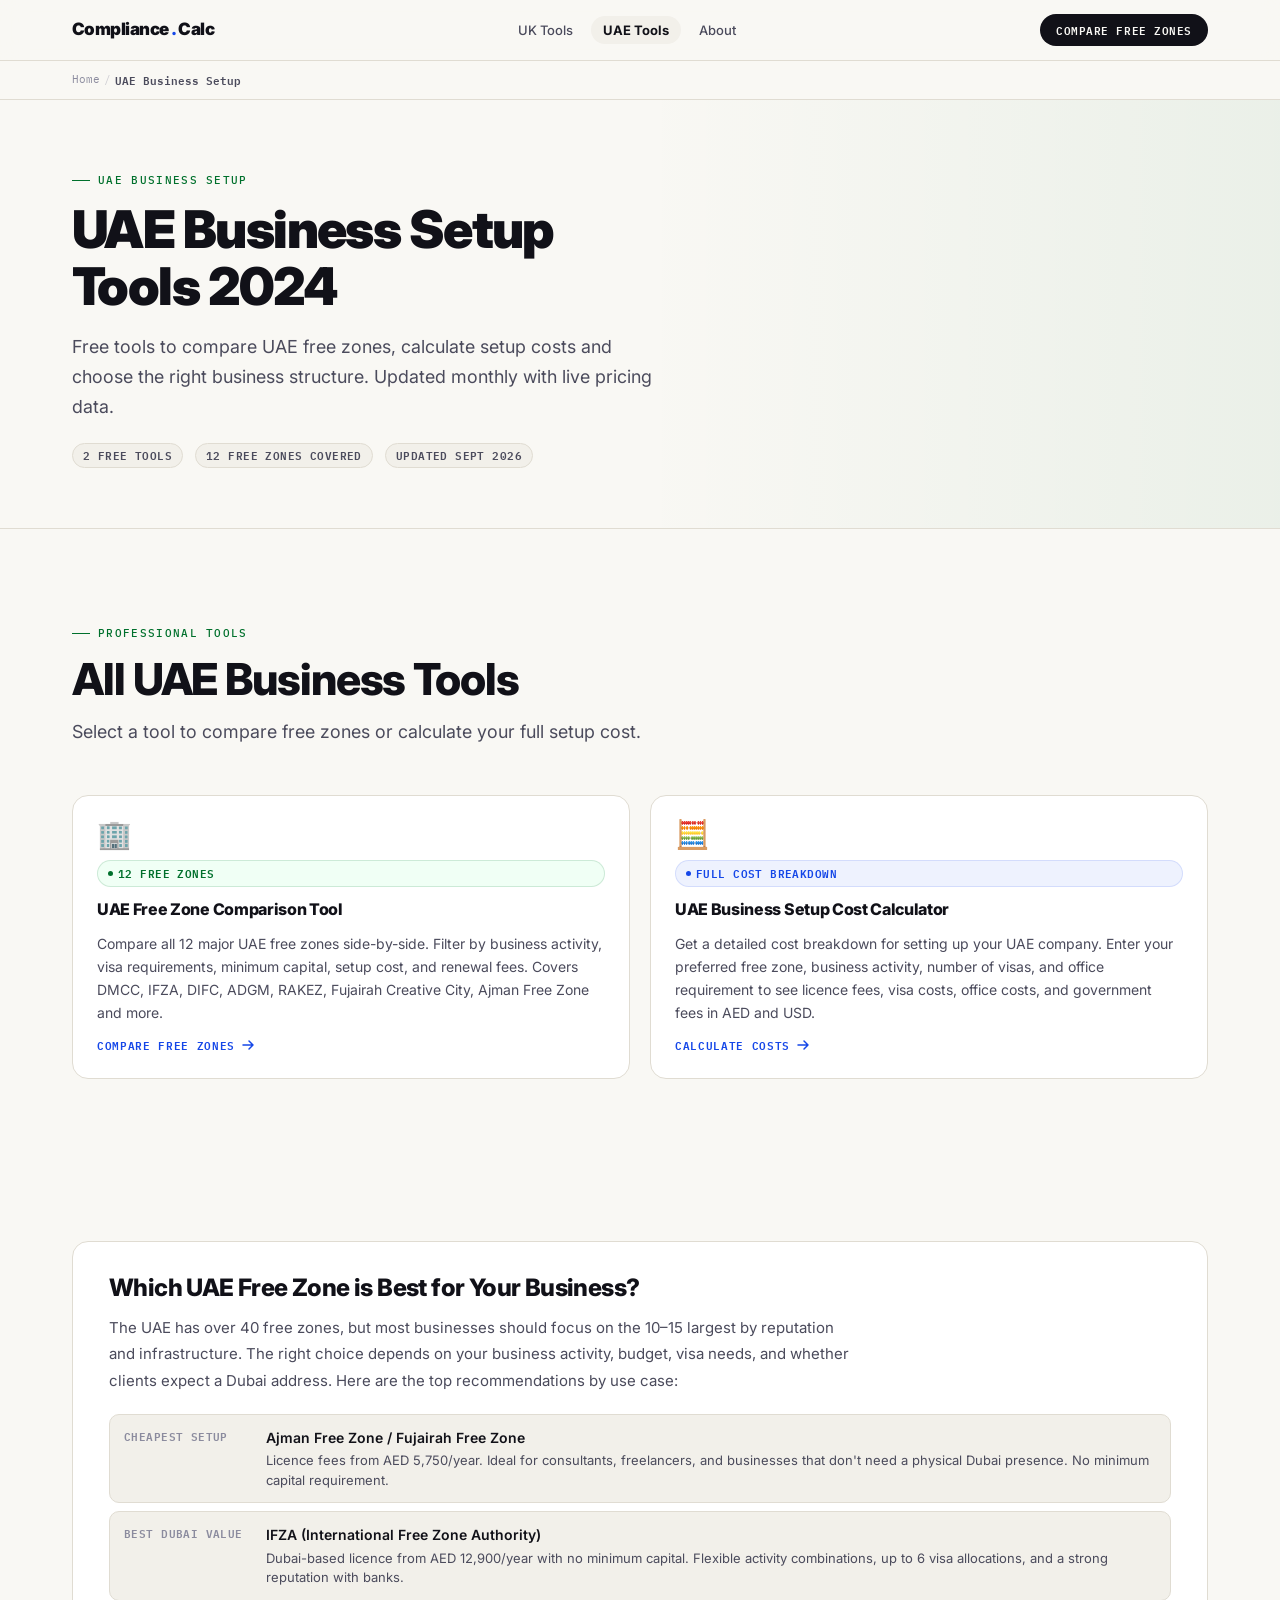
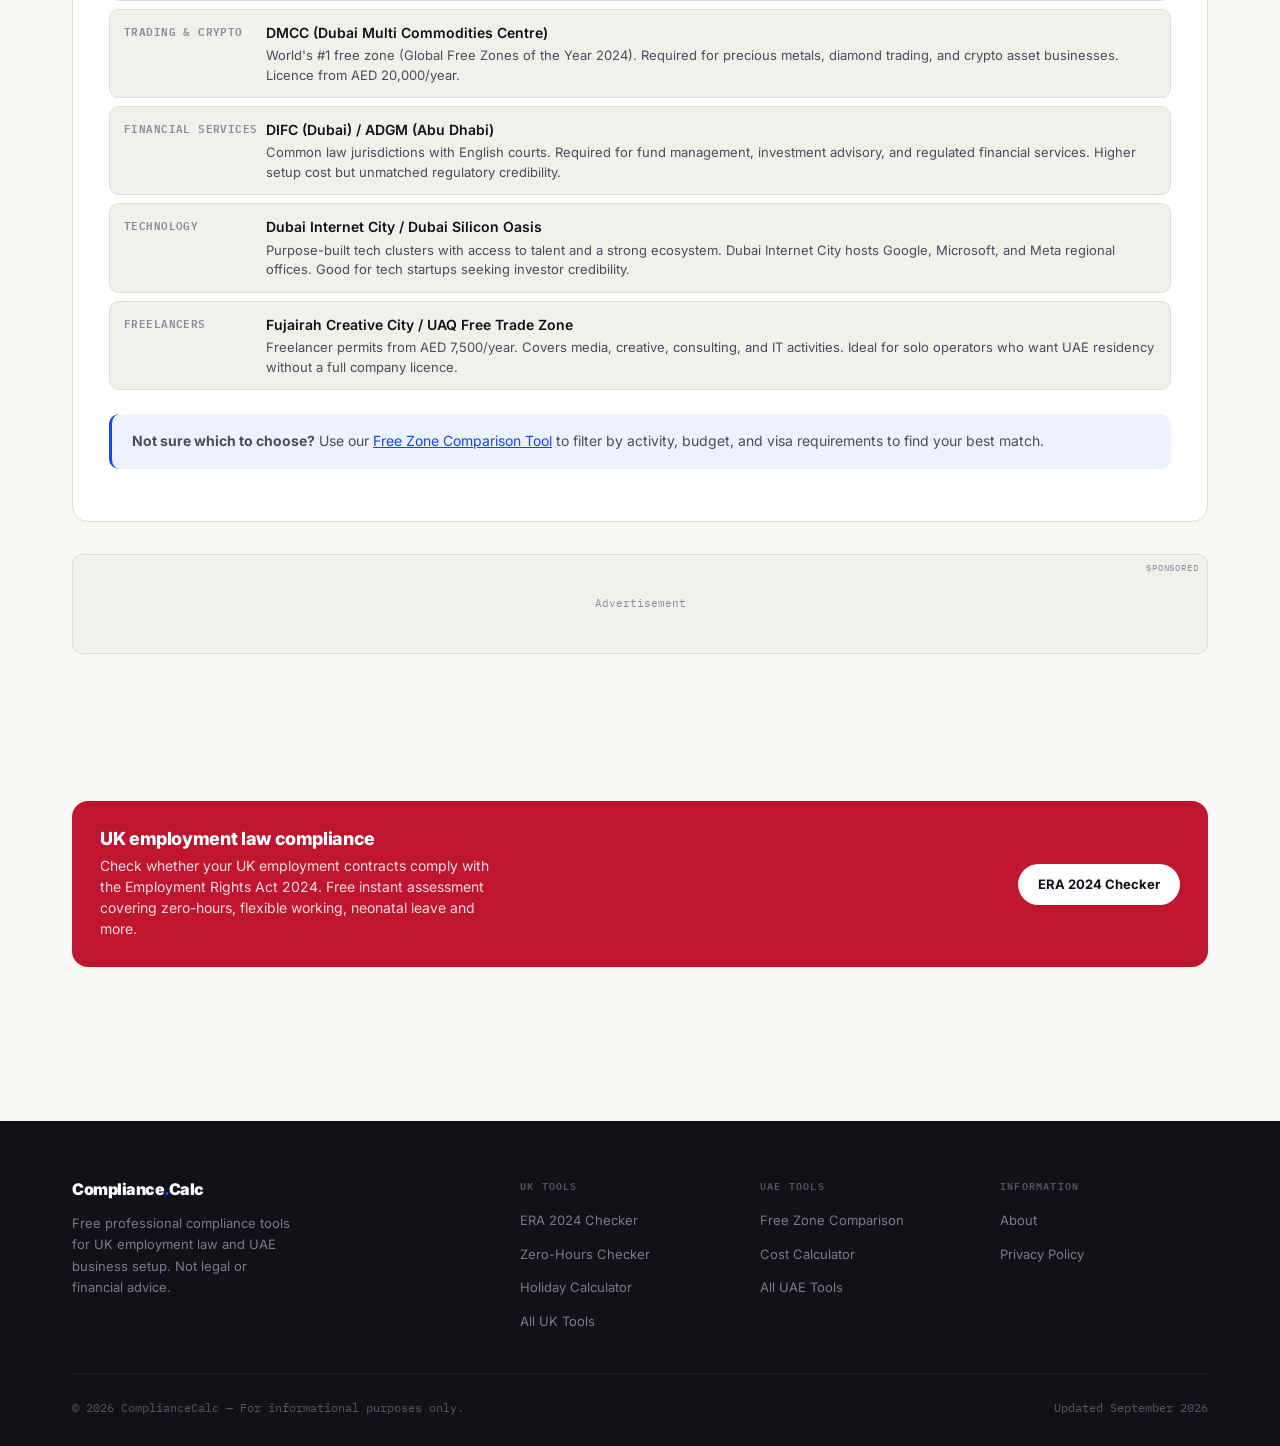
==== uae/index.html @ 2e66e3cf "Initial launch: premium compliance tools site with full design system 15 pages across UK employment " ====
<!DOCTYPE html>
<html lang="en">
<head>
<meta charset="UTF-8">
<meta name="viewport" content="width=device-width,initial-scale=1">
<title>UAE Business Setup Tools 2024 | Free Zone Comparison & Cost Calculator | ComplianceCalc</title>
<meta name="description" content="Free UAE business setup tools. Compare 12 UAE free zones, calculate total setup costs, and choose the right business structure. Updated monthly with live pricing data.">
<link rel="canonical" href="https://YOUR-DOMAIN.com/uae">
<meta name="robots" content="index,follow">
<link rel="preconnect" href="https://fonts.googleapis.com">
<link rel="preconnect" href="https://fonts.gstatic.com" crossorigin>
<link href="https://fonts.googleapis.com/css2?family=Inter:wght@400;500;600;700;800;900&family=IBM+Plex+Mono:wght@400;500;600;700&display=swap" rel="stylesheet">
<link rel="stylesheet" href="/shared/styles.css">
<style>
.hub-hero::after{content:'';position:absolute;top:0;right:0;bottom:0;width:50%;background:linear-gradient(to left,rgba(0,112,44,.06),transparent);pointer-events:none}
.content-box{background:var(--bg-white);border:1px solid var(--border);border-radius:var(--radius-lg);padding:32px 36px;margin-top:8px}
.content-box h2{font-size:clamp(18px,2.2vw,24px);font-weight:800;letter-spacing:-.025em;margin-bottom:14px;color:var(--text)}
.zone-rec{display:flex;flex-direction:column;gap:8px}
.zone-rec-item{display:flex;align-items:flex-start;gap:12px;padding:12px 14px;background:var(--bg-muted);border-radius:var(--radius);border:1px solid var(--border)}
.zone-rec-label{font-family:var(--mono);font-size:10.5px;font-weight:600;letter-spacing:.04em;text-transform:uppercase;color:var(--text-3);white-space:nowrap;min-width:130px;margin-top:1px}
.zone-rec-value{font-size:14px;color:var(--text);font-weight:600}
.zone-rec-detail{font-size:13px;color:var(--text-2);line-height:1.5;margin-top:2px}
</style>
<script type="application/ld+json">
{
  "@context":"https://schema.org",
  "@type":"CollectionPage",
  "name":"UAE Business Setup Tools 2024",
  "description":"Free tools to compare UAE free zones, calculate setup costs and choose the right business structure. Updated monthly with live pricing data.",
  "url":"https://YOUR-DOMAIN.com/uae",
  "inLanguage":"en",
  "hasPart":[
    {
      "@type":"SoftwareApplication",
      "name":"UAE Free Zone Comparison Tool",
      "url":"https://YOUR-DOMAIN.com/uae/free-zone-comparison",
      "applicationCategory":"BusinessApplication",
      "offers":{"@type":"Offer","price":"0","priceCurrency":"AED"}
    },
    {
      "@type":"SoftwareApplication",
      "name":"UAE Business Setup Cost Calculator",
      "url":"https://YOUR-DOMAIN.com/uae/business-setup-cost-calculator",
      "applicationCategory":"BusinessApplication",
      "offers":{"@type":"Offer","price":"0","priceCurrency":"AED"}
    }
  ]
}
</script>
</head>
<body>
<a href="#main" class="skip-link">Skip to main content</a>

<nav class="site-nav" role="navigation" aria-label="Main">
  <div class="container nav-inner">
    <a href="/" class="nav-logo">Compliance<span class="dot">.</span>Calc</a>
    <ul class="nav-links" id="nav-menu">
      <li><a href="/uk" class="nav-link">UK Tools</a></li>
      <li><a href="/uae" class="nav-link active">UAE Tools</a></li>
      <li><a href="/about" class="nav-link">About</a></li>
    </ul>
    <a href="/uae/free-zone-comparison" class="nav-cta">Compare Free Zones</a>
    <button class="nav-mobile-toggle" id="nav-toggle" aria-label="Open menu" aria-expanded="false"><svg width="20" height="20" viewBox="0 0 20 20" fill="none"><rect y="4" width="20" height="2" rx="1" fill="currentColor"/><rect y="9" width="20" height="2" rx="1" fill="currentColor"/><rect y="14" width="20" height="2" rx="1" fill="currentColor"/></svg></button>
  </div>
</nav>

<div class="breadcrumb-bar" aria-label="Breadcrumb">
  <div class="container">
    <ol class="breadcrumb-list">
      <li><a href="/">Home</a></li>
      <li class="sep">/</li>
      <li>UAE Business Setup</li>
    </ol>
  </div>
</div>

<main id="main">

  <div class="hub-hero">
    <div class="container hub-hero-content">
      <div class="t-eye uae" data-enter data-enter-delay="0">UAE Business Setup</div>
      <h1 data-enter data-enter-delay="1">UAE Business Setup<br>Tools 2024</h1>
      <p class="lead" data-enter data-enter-delay="2">Free tools to compare UAE free zones, calculate setup costs and choose the right business structure. Updated monthly with live pricing data.</p>
      <div class="flex flex-wrap gap-12 mt-20" data-enter data-enter-delay="3">
        <span class="pill">2 free tools</span>
        <span class="pill">12 free zones covered</span>
        <span class="pill">Updated Sept 2026</span>
      </div>
    </div>
  </div>

  <section class="section" aria-labelledby="tools-heading">
    <div class="container">
      <div class="section-header" data-enter>
        <div class="t-eye uae mb-12">Professional tools</div>
        <h2 id="tools-heading" class="display-sm">All UAE Business Tools</h2>
        <p class="lead mt-12">Select a tool to compare free zones or calculate your full setup cost.</p>
      </div>

      <div class="section-grid section-grid-2">

        <a href="/uae/free-zone-comparison" class="tool-card" data-enter data-enter-delay="1">
          <div class="tc-icon">🏢</div>
          <span class="badge badge-uae"><span class="dot"></span>12 free zones</span>
          <div class="tc-title">UAE Free Zone Comparison Tool</div>
          <p class="tc-desc">Compare all 12 major UAE free zones side-by-side. Filter by business activity, visa requirements, minimum capital, setup cost, and renewal fees. Covers DMCC, IFZA, DIFC, ADGM, RAKEZ, Fujairah Creative City, Ajman Free Zone and more.</p>
          <div class="tc-link">Compare free zones <svg width="14" height="14" viewBox="0 0 14 14" fill="none"><path d="M2 7h10M8 3l4 4-4 4" stroke="currentColor" stroke-width="1.5" stroke-linecap="round" stroke-linejoin="round"/></svg></div>
        </a>

        <a href="/uae/business-setup-cost-calculator" class="tool-card" data-enter data-enter-delay="2">
          <div class="tc-icon">🧮</div>
          <span class="badge badge-blue"><span class="dot"></span>Full cost breakdown</span>
          <div class="tc-title">UAE Business Setup Cost Calculator</div>
          <p class="tc-desc">Get a detailed cost breakdown for setting up your UAE company. Enter your preferred free zone, business activity, number of visas, and office requirement to see licence fees, visa costs, office costs, and government fees in AED and USD.</p>
          <div class="tc-link">Calculate costs <svg width="14" height="14" viewBox="0 0 14 14" fill="none"><path d="M2 7h10M8 3l4 4-4 4" stroke="currentColor" stroke-width="1.5" stroke-linecap="round" stroke-linejoin="round"/></svg></div>
        </a>

      </div>
    </div>
  </section>

  <section class="section-sm" aria-labelledby="freezone-guide-heading">
    <div class="container">
      <div class="content-box" data-enter>
        <h2 id="freezone-guide-heading">Which UAE Free Zone is Best for Your Business?</h2>
        <div class="prose mb-20">
          <p>The UAE has over 40 free zones, but most businesses should focus on the 10–15 largest by reputation and infrastructure. The right choice depends on your business activity, budget, visa needs, and whether clients expect a Dubai address. Here are the top recommendations by use case:</p>
        </div>
        <div class="zone-rec">
          <div class="zone-rec-item">
            <div class="zone-rec-label">Cheapest setup</div>
            <div>
              <div class="zone-rec-value">Ajman Free Zone / Fujairah Free Zone</div>
              <div class="zone-rec-detail">Licence fees from AED 5,750/year. Ideal for consultants, freelancers, and businesses that don't need a physical Dubai presence. No minimum capital requirement.</div>
            </div>
          </div>
          <div class="zone-rec-item">
            <div class="zone-rec-label">Best Dubai value</div>
            <div>
              <div class="zone-rec-value">IFZA (International Free Zone Authority)</div>
              <div class="zone-rec-detail">Dubai-based licence from AED 12,900/year with no minimum capital. Flexible activity combinations, up to 6 visa allocations, and a strong reputation with banks.</div>
            </div>
          </div>
          <div class="zone-rec-item">
            <div class="zone-rec-label">Trading &amp; crypto</div>
            <div>
              <div class="zone-rec-value">DMCC (Dubai Multi Commodities Centre)</div>
              <div class="zone-rec-detail">World's #1 free zone (Global Free Zones of the Year 2024). Required for precious metals, diamond trading, and crypto asset businesses. Licence from AED 20,000/year.</div>
            </div>
          </div>
          <div class="zone-rec-item">
            <div class="zone-rec-label">Financial services</div>
            <div>
              <div class="zone-rec-value">DIFC (Dubai) / ADGM (Abu Dhabi)</div>
              <div class="zone-rec-detail">Common law jurisdictions with English courts. Required for fund management, investment advisory, and regulated financial services. Higher setup cost but unmatched regulatory credibility.</div>
            </div>
          </div>
          <div class="zone-rec-item">
            <div class="zone-rec-label">Technology</div>
            <div>
              <div class="zone-rec-value">Dubai Internet City / Dubai Silicon Oasis</div>
              <div class="zone-rec-detail">Purpose-built tech clusters with access to talent and a strong ecosystem. Dubai Internet City hosts Google, Microsoft, and Meta regional offices. Good for tech startups seeking investor credibility.</div>
            </div>
          </div>
          <div class="zone-rec-item">
            <div class="zone-rec-label">Freelancers</div>
            <div>
              <div class="zone-rec-value">Fujairah Creative City / UAQ Free Trade Zone</div>
              <div class="zone-rec-detail">Freelancer permits from AED 7,500/year. Covers media, creative, consulting, and IT activities. Ideal for solo operators who want UAE residency without a full company licence.</div>
            </div>
          </div>
        </div>
        <div class="alert alert-info mt-24">
          <strong>Not sure which to choose?</strong> Use our <a href="/uae/free-zone-comparison" style="color:var(--accent);text-decoration:underline">Free Zone Comparison Tool</a> to filter by activity, budget, and visa requirements to find your best match.
        </div>
      </div>

      <div class="ad-zone ad-zone--in-content" aria-label="Advertisement">
        <div class="ad-zone-placeholder">Advertisement</div>
      </div>
    </div>
  </section>

  <section class="section-sm">
    <div class="container" data-enter>
      <div class="cross-strip uae-to-uk">
        <div>
          <h3>UK employment law compliance</h3>
          <p>Check whether your UK employment contracts comply with the Employment Rights Act 2024. Free instant assessment covering zero-hours, flexible working, neonatal leave and more.</p>
        </div>
        <a href="/uk/era-2024-contract-checker" class="btn btn-white">ERA 2024 Checker</a>
      </div>
    </div>
  </section>

</main>

<footer class="site-footer"><div class="container">
  <div class="footer-grid">
    <div><div class="footer-logo">Compliance<span class="dot">.</span>Calc</div><p class="footer-tagline">Free professional compliance tools for UK employment law and UAE business setup. Not legal or financial advice.</p></div>
    <div><div class="footer-col-title">UK Tools</div><ul class="footer-links"><li><a href="/uk/era-2024-contract-checker">ERA 2024 Checker</a></li><li><a href="/uk/zero-hours-rights-checker">Zero-Hours Checker</a></li><li><a href="/uk/holiday-entitlement-calculator">Holiday Calculator</a></li><li><a href="/uk">All UK Tools</a></li></ul></div>
    <div><div class="footer-col-title">UAE Tools</div><ul class="footer-links"><li><a href="/uae/free-zone-comparison">Free Zone Comparison</a></li><li><a href="/uae/business-setup-cost-calculator">Cost Calculator</a></li><li><a href="/uae">All UAE Tools</a></li></ul></div>
    <div><div class="footer-col-title">Information</div><ul class="footer-links"><li><a href="/about">About</a></li><li><a href="/privacy">Privacy Policy</a></li></ul></div>
  </div>
  <div class="footer-bottom"><span class="footer-note">&copy; 2026 ComplianceCalc &mdash; For informational purposes only.</span><span class="footer-note">Updated September 2026</span></div>
</div></footer>

<script src="/shared/scripts.js" defer></script>
</body>
</html>
---- shared/styles.css ----
/* ═══════════════════════════════════════════════════════════════
   ComplianceCalc — Design System
   Concept: PRECISION INSTRUMENT
   Font stack: IBM Plex Mono (labels/data) + Inter (prose/UI)
   ═══════════════════════════════════════════════════════════════ */

/* 1 ─ TOKENS */
:root {
  --bg:          #f9f8f4;
  --bg-white:    #ffffff;
  --bg-muted:    #f2f0ea;
  --bg-ink:      #111118;
  --border:      #e0dcd2;
  --border-dark: #c8c3b8;
  --text:        #111118;
  --text-2:      #4b4b5c;
  --text-3:      #8b8b9e;
  --accent:      #1547e8;
  --accent-dim:  rgba(21,71,232,.07);
  --accent-dark: #0d38c9;
  --uk:          #c0152f;
  --uae:         #00702c;
  --pass:        #059669;
  --pass-bg:     #f0fdf6;
  --warn:        #d97706;
  --warn-bg:     #fffbeb;
  --fail:        #dc2626;
  --fail-bg:     #fef2f2;
  --radius:      10px;
  --radius-lg:   16px;
  --radius-pill: 999px;
  --shadow-sm:   0 1px 3px rgba(17,17,24,.06), 0 1px 2px rgba(17,17,24,.04);
  --shadow:      0 4px 16px rgba(17,17,24,.08), 0 1px 4px rgba(17,17,24,.04);
  --shadow-lg:   0 16px 48px rgba(17,17,24,.12), 0 4px 12px rgba(17,17,24,.06);
  --font:        'Inter', system-ui, -apple-system, sans-serif;
  --mono:        'IBM Plex Mono', 'Fira Code', 'Courier New', monospace;
  --max-w:       1200px;
  --gutter:      clamp(16px, 4vw, 32px);
  --section-gap: clamp(48px, 8vw, 96px);
}

/* 2 ─ RESET */
*,*::before,*::after{box-sizing:border-box;margin:0;padding:0}
html{font-size:16px;-webkit-text-size-adjust:100%;scroll-behavior:smooth;text-rendering:optimizeLegibility;-webkit-font-smoothing:antialiased}
body{font-family:var(--font);color:var(--text);background:var(--bg);line-height:1.6;min-height:100vh;overflow-x:hidden}
img,video{max-width:100%;display:block}
a{color:inherit;text-decoration:none}
button{font-family:inherit;cursor:pointer;border:none;background:none}
ul,ol{list-style:none}
input,select,textarea{font-family:inherit}

/* 3 ─ LAYOUT */
.container{max-width:var(--max-w);margin:0 auto;padding:0 var(--gutter)}
.page-grid{
  display:grid;
  grid-template-columns:1fr 300px;
  gap:40px;
  align-items:start;
}
@media(max-width:900px){.page-grid{grid-template-columns:1fr}.sidebar{display:none}}

/* 4 ─ TYPOGRAPHY */
.t-eye{
  font-family:var(--mono);
  font-size:11px;
  font-weight:500;
  letter-spacing:.12em;
  text-transform:uppercase;
  color:var(--text-3);
  display:flex;
  align-items:center;
  gap:8px;
}
.t-eye::before{content:'';width:18px;height:1px;background:currentColor}
.t-eye.uk::before{background:var(--uk)}
.t-eye.uk{color:var(--uk)}
.t-eye.uae::before{background:var(--uae)}
.t-eye.uae{color:var(--uae)}

h1,h2,h3,h4{font-weight:800;letter-spacing:-.02em;line-height:1.15}
.display{font-size:clamp(32px,5vw,64px);letter-spacing:-.03em;line-height:1.1;font-weight:900}
.display-sm{font-size:clamp(24px,3.5vw,44px);letter-spacing:-.025em;line-height:1.15;font-weight:800}
.lead{font-size:clamp(16px,1.4vw,20px);color:var(--text-2);line-height:1.7;max-width:600px}

/* Data numbers */
.data-num{
  font-family:var(--mono);
  font-size:clamp(40px,7vw,96px);
  font-weight:700;
  letter-spacing:-.04em;
  line-height:1;
  color:var(--text);
}
.data-label{
  font-family:var(--mono);
  font-size:12px;
  letter-spacing:.08em;
  text-transform:uppercase;
  color:var(--text-3);
  margin-top:4px;
}

/* 5 ─ NAVIGATION */
.site-nav{
  position:sticky;
  top:0;
  z-index:200;
  background:rgba(249,248,244,.92);
  backdrop-filter:blur(12px);
  -webkit-backdrop-filter:blur(12px);
  border-bottom:1px solid var(--border);
}
.nav-inner{
  display:flex;
  align-items:center;
  justify-content:space-between;
  height:60px;
  gap:24px;
}
.nav-logo{
  font-weight:900;
  font-size:17px;
  letter-spacing:-.03em;
  color:var(--text);
  white-space:nowrap;
  display:flex;
  align-items:center;
  gap:2px;
}
.nav-logo .dot{color:var(--accent)}
.nav-links{display:flex;align-items:center;gap:6px}
.nav-link{
  font-size:13px;
  font-weight:500;
  color:var(--text-2);
  padding:6px 12px;
  border-radius:var(--radius-pill);
  transition:color .15s,background .15s;
}
.nav-link:hover,.nav-link.active{color:var(--text);background:var(--bg-muted)}
.nav-link.active{font-weight:700;color:var(--text)}
.nav-cta{
  font-family:var(--mono);
  font-size:11px;
  font-weight:600;
  letter-spacing:.05em;
  text-transform:uppercase;
  padding:7px 16px;
  background:var(--text);
  color:var(--bg);
  border-radius:var(--radius-pill);
  transition:background .15s,transform .1s;
  white-space:nowrap;
}
.nav-cta:hover{background:var(--accent);transform:translateY(-1px)}
.nav-mobile-toggle{display:none;padding:8px;color:var(--text)}
@media(max-width:680px){
  .nav-links,.nav-cta{display:none}
  .nav-mobile-toggle{display:flex;align-items:center;justify-content:center}
}

/* 6 ─ BREADCRUMB */
.breadcrumb-bar{
  padding:10px 0;
  border-bottom:1px solid var(--border);
  background:var(--bg);
}
.breadcrumb-list{
  display:flex;
  align-items:center;
  gap:4px;
  font-family:var(--mono);
  font-size:11px;
  color:var(--text-3);
}
.breadcrumb-list a{color:var(--text-3);transition:color .15s}
.breadcrumb-list a:hover{color:var(--accent)}
.breadcrumb-list .sep{opacity:.4}
.breadcrumb-list li:last-child{color:var(--text-2);font-weight:600}

/* 7 ─ SKIP LINK */
.skip-link{position:absolute;left:-9999px;top:4px;z-index:9999;padding:8px 16px;background:var(--accent);color:#fff;font-size:13px;border-radius:4px}
.skip-link:focus{left:4px}

/* 8 ─ BADGES */
.badge{
  display:inline-flex;
  align-items:center;
  gap:5px;
  font-family:var(--mono);
  font-size:10.5px;
  font-weight:600;
  letter-spacing:.04em;
  text-transform:uppercase;
  padding:4px 10px;
  border-radius:var(--radius-pill);
  border:1px solid transparent;
}
.badge-pass{background:var(--pass-bg);color:var(--pass);border-color:rgba(5,150,105,.15)}
.badge-warn{background:var(--warn-bg);color:var(--warn);border-color:rgba(217,119,6,.15)}
.badge-fail{background:var(--fail-bg);color:var(--fail);border-color:rgba(220,38,38,.15)}
.badge-uk{background:#fff0f1;color:var(--uk);border-color:rgba(192,21,47,.15)}
.badge-uae{background:#f0fff5;color:var(--uae);border-color:rgba(0,112,44,.15)}
.badge-blue{background:var(--accent-dim);color:var(--accent);border-color:rgba(21,71,232,.12)}
.badge-neutral{background:var(--bg-muted);color:var(--text-2);border-color:var(--border)}
.badge .dot{width:5px;height:5px;border-radius:50%;background:currentColor;flex-shrink:0}

/* 9 ─ BUTTONS */
.btn{
  display:inline-flex;
  align-items:center;
  justify-content:center;
  gap:8px;
  font-size:14px;
  font-weight:600;
  padding:11px 22px;
  border-radius:var(--radius);
  transition:all .15s;
  cursor:pointer;
  white-space:nowrap;
}
.btn-primary{background:var(--text);color:var(--bg)}
.btn-primary:hover{background:var(--accent);transform:translateY(-1px)}
.btn-outline{background:transparent;color:var(--text);border:1.5px solid var(--border-dark)}
.btn-outline:hover{border-color:var(--text);background:var(--bg-muted)}
.btn-accent{background:var(--accent);color:#fff}
.btn-accent:hover{background:var(--accent-dark);transform:translateY(-1px)}
.btn-sm{font-size:13px;padding:8px 16px}
.btn-icon{padding:10px;border-radius:var(--radius);background:var(--bg-muted);color:var(--text-2);transition:all .15s}
.btn-icon:hover{background:var(--border);color:var(--text)}
.btn:disabled{opacity:.4;cursor:not-allowed;transform:none!important}

/* 10 ─ FORM ELEMENTS */
.field-group{margin-bottom:20px}
.field-label{
  display:block;
  font-weight:600;
  font-size:14px;
  color:var(--text);
  margin-bottom:6px;
}
.field-hint{font-size:12px;color:var(--text-3);margin-bottom:6px;font-family:var(--mono)}
.field-input{
  width:100%;
  padding:11px 14px;
  border:1.5px solid var(--border);
  border-radius:var(--radius);
  background:var(--bg-white);
  color:var(--text);
  font-size:15px;
  font-family:var(--font);
  transition:border-color .15s,box-shadow .15s;
}
.field-input:focus{outline:none;border-color:var(--accent);box-shadow:0 0 0 3px var(--accent-dim)}
.field-input.mono{font-family:var(--mono)}
select.field-input{appearance:none;background-image:url("data:image/svg+xml,%3Csvg xmlns='http://www.w3.org/2000/svg' width='12' height='8' viewBox='0 0 12 8'%3E%3Cpath d='M1 1l5 5 5-5' stroke='%238b8b9e' stroke-width='1.5' fill='none' stroke-linecap='round'/%3E%3C/svg%3E");background-repeat:no-repeat;background-position:right 14px center;padding-right:36px}

/* Radio options */
.radio-group{display:flex;flex-direction:column;gap:8px}
.radio-opt{
  display:flex;
  align-items:flex-start;
  gap:12px;
  padding:14px 16px;
  border:1.5px solid var(--border);
  border-radius:var(--radius);
  background:var(--bg-white);
  cursor:pointer;
  transition:border-color .15s,background .15s,box-shadow .15s;
  position:relative;
}
.radio-opt:hover{border-color:var(--border-dark);background:var(--bg-muted)}
.radio-opt.selected{border-color:var(--accent);background:var(--accent-dim);box-shadow:0 0 0 1px var(--accent)}
.radio-opt input[type=radio]{
  width:18px;height:18px;border-radius:50%;
  border:2px solid var(--border-dark);
  appearance:none;flex-shrink:0;margin-top:1px;
  transition:border-color .15s,background .15s;
  cursor:pointer;
}
.radio-opt.selected input[type=radio]{border-color:var(--accent);background:var(--accent);background-image:url("data:image/svg+xml,%3Csvg xmlns='http://www.w3.org/2000/svg' width='8' height='8' viewBox='0 0 8 8'%3E%3Ccircle cx='4' cy='4' r='2.5' fill='white'/%3E%3C/svg%3E");background-repeat:no-repeat;background-position:center}
.radio-text{flex:1;min-width:0}
.radio-main{font-size:14px;font-weight:600;color:var(--text);line-height:1.4}
.radio-sub{font-size:12px;color:var(--text-3);margin-top:2px;font-family:var(--mono)}

/* 11 ─ TOOL WIDGET CARD */
.tool-widget{
  background:var(--bg-white);
  border:1px solid var(--border);
  border-radius:var(--radius-lg);
  overflow:hidden;
  box-shadow:var(--shadow);
}
.tool-widget-header{
  padding:20px 24px 16px;
  border-bottom:1px solid var(--border);
  background:var(--bg);
  display:flex;
  align-items:center;
  justify-content:space-between;
  gap:12px;
}
.tool-widget-title{font-size:15px;font-weight:700;letter-spacing:-.01em}
.tool-widget-body{padding:24px}
.tool-widget-footer{
  padding:16px 24px;
  border-top:1px solid var(--border);
  background:var(--bg);
  display:flex;
  align-items:center;
  justify-content:space-between;
  gap:12px;
}

/* Step indicator */
.step-bar{
  display:flex;
  align-items:center;
  gap:0;
  overflow-x:auto;
  scrollbar-width:none;
  padding:0 24px;
  padding-top:16px;
  padding-bottom:16px;
  border-bottom:1px solid var(--border);
  background:var(--bg);
}
.step-bar::-webkit-scrollbar{display:none}
.step-item{
  display:flex;
  align-items:center;
  gap:6px;
  white-space:nowrap;
  padding:5px 8px;
  border-radius:var(--radius);
  font-size:12px;
  font-weight:600;
  color:var(--text-3);
  transition:all .2s;
}
.step-num{
  width:22px;height:22px;
  border-radius:50%;
  background:var(--bg-muted);
  border:1.5px solid var(--border);
  display:flex;align-items:center;justify-content:center;
  font-family:var(--mono);
  font-size:10px;
  font-weight:700;
  flex-shrink:0;
  transition:all .2s;
}
.step-item.active .step-num{background:var(--accent);border-color:var(--accent);color:#fff}
.step-item.active{color:var(--text)}
.step-item.done .step-num{background:var(--pass);border-color:var(--pass);color:#fff}
.step-item.done{color:var(--pass)}
.step-sep{width:24px;height:1px;background:var(--border);flex-shrink:0}
.step-item.done + .step-sep{background:var(--pass)}

/* Panel */
.panel{display:none}
.panel.active{display:block}
.panel-section-title{
  font-size:18px;
  font-weight:800;
  letter-spacing:-.02em;
  margin-bottom:6px;
}
.panel-section-intro{
  font-size:14px;
  color:var(--text-2);
  margin-bottom:20px;
  line-height:1.65;
}
.panel-question{
  font-size:14px;
  font-weight:700;
  color:var(--text);
  margin-bottom:12px;
  line-height:1.5;
}

/* Results */
.result-panel{display:none}
.result-panel.visible{display:block}
.score-ring-wrap{display:flex;align-items:center;gap:24px;margin-bottom:28px;padding:24px;background:var(--bg);border-radius:var(--radius-lg);border:1px solid var(--border)}
.score-ring-svg circle{transition:stroke-dashoffset 1.2s cubic-bezier(.22,1,.36,1)}
.score-num{font-family:var(--mono);font-size:clamp(36px,6vw,56px);font-weight:700;letter-spacing:-.04em;line-height:1}
.score-label{font-family:var(--mono);font-size:12px;text-transform:uppercase;letter-spacing:.1em;color:var(--text-3);margin-top:6px}
.score-desc{font-size:14px;font-weight:600;margin-top:4px}
.result-rows{display:flex;flex-direction:column;gap:10px}
.result-row{
  display:flex;
  align-items:flex-start;
  gap:12px;
  padding:14px 16px;
  border-radius:var(--radius);
  border:1px solid transparent;
  font-size:14px;
}
.result-row.pass{background:var(--pass-bg);border-color:rgba(5,150,105,.15)}
.result-row.warn{background:var(--warn-bg);border-color:rgba(217,119,6,.15)}
.result-row.fail{background:var(--fail-bg);border-color:rgba(220,38,38,.15)}
.rr-icon{width:20px;height:20px;border-radius:50%;display:flex;align-items:center;justify-content:center;flex-shrink:0;margin-top:1px;font-size:11px;font-weight:800}
.pass .rr-icon{background:var(--pass);color:#fff}
.warn .rr-icon{background:var(--warn);color:#fff}
.fail .rr-icon{background:var(--fail);color:#fff}
.rr-body{flex:1;min-width:0}
.rr-title{font-weight:700;color:var(--text);margin-bottom:3px}
.rr-detail{font-size:13px;color:var(--text-2);line-height:1.55}
.rr-action{font-size:12px;font-family:var(--mono);margin-top:6px;color:var(--warn)}
.fail .rr-action{color:var(--fail)}

/* 12 ─ DATA TILES (calculator results) */
.result-tiles{display:grid;grid-template-columns:repeat(3,1fr);gap:12px;margin:20px 0}
@media(max-width:480px){.result-tiles{grid-template-columns:1fr}}
.result-tile{
  background:var(--bg-white);
  border:1px solid var(--border);
  border-radius:var(--radius-lg);
  padding:20px;
  text-align:center;
}
.tile-num{
  font-family:var(--mono);
  font-size:clamp(24px,4vw,40px);
  font-weight:700;
  letter-spacing:-.03em;
  color:var(--accent);
  line-height:1;
}
.tile-label{font-size:12px;color:var(--text-3);margin-top:6px;font-family:var(--mono);text-transform:uppercase;letter-spacing:.06em}

/* 13 ─ CARDS */
.tool-card{
  background:var(--bg-white);
  border:1px solid var(--border);
  border-radius:var(--radius-lg);
  padding:24px;
  display:flex;
  flex-direction:column;
  gap:12px;
  transition:border-color .15s,box-shadow .15s,transform .1s;
}
.tool-card:hover{border-color:var(--accent);box-shadow:var(--shadow);transform:translateY(-2px)}
.tc-icon{font-size:28px;line-height:1}
.tc-title{font-size:16px;font-weight:800;letter-spacing:-.02em;line-height:1.3;color:var(--text)}
.tc-desc{font-size:14px;color:var(--text-2);line-height:1.65;flex:1}
.tc-link{font-family:var(--mono);font-size:11px;font-weight:600;letter-spacing:.06em;text-transform:uppercase;color:var(--accent);margin-top:auto;display:flex;align-items:center;gap:6px}

/* 14 ─ AD ZONES */
.ad-zone{
  background:var(--bg-muted);
  border:1px solid var(--border);
  border-radius:var(--radius);
  overflow:hidden;
  position:relative;
}
.ad-zone::before{
  content:'Sponsored';
  position:absolute;
  top:6px;
  right:8px;
  font-family:var(--mono);
  font-size:9px;
  letter-spacing:.1em;
  text-transform:uppercase;
  color:var(--text-3);
  z-index:1;
}
.ad-zone--leaderboard{min-height:90px;display:flex;align-items:center;justify-content:center;margin:20px 0}
.ad-zone--rectangle{min-height:250px;display:flex;align-items:center;justify-content:center;width:100%}
.ad-zone--in-content{min-height:100px;display:flex;align-items:center;justify-content:center;margin:32px 0}
.ad-zone--sidebar{min-height:250px;display:flex;align-items:center;justify-content:center;width:100%}
/* Placeholder text for pre-AdSense setup */
.ad-zone-placeholder{font-family:var(--mono);font-size:11px;color:var(--text-3);text-align:center;padding:16px}

/* 15 ─ FAQ ACCORDION */
.faq-list{display:flex;flex-direction:column;gap:4px}
.faq-item{
  border:1px solid var(--border);
  border-radius:var(--radius);
  background:var(--bg-white);
  overflow:hidden;
}
.faq-q{
  width:100%;
  display:flex;
  align-items:center;
  justify-content:space-between;
  gap:16px;
  padding:18px 20px;
  font-size:15px;
  font-weight:700;
  text-align:left;
  cursor:pointer;
  transition:background .15s;
  color:var(--text);
  letter-spacing:-.01em;
}
.faq-q:hover{background:var(--bg-muted)}
.faq-q[aria-expanded="true"]{background:var(--bg-muted)}
.faq-icon{
  width:22px;height:22px;
  border-radius:50%;
  border:1.5px solid var(--border);
  display:flex;align-items:center;justify-content:center;
  flex-shrink:0;
  transition:transform .2s,background .15s,border-color .15s;
  color:var(--text-3);
}
.faq-q[aria-expanded="true"] .faq-icon{transform:rotate(45deg);background:var(--accent);border-color:var(--accent);color:#fff}
.faq-body{
  max-height:0;
  overflow:hidden;
  transition:max-height .3s cubic-bezier(.4,0,.2,1);
}
.faq-body.open{max-height:600px}
.faq-ans{padding:0 20px 18px;font-size:14px;color:var(--text-2);line-height:1.75}

/* 16 ─ CONTENT SECTIONS */
.section{padding:var(--section-gap) 0}
.section-sm{padding:calc(var(--section-gap)*.6) 0}
.section-header{margin-bottom:clamp(32px,4vw,48px)}
.section-grid{display:grid;gap:20px}
.section-grid-2{grid-template-columns:repeat(2,1fr)}
.section-grid-3{grid-template-columns:repeat(3,1fr)}
.section-grid-4{grid-template-columns:repeat(4,1fr)}
@media(max-width:900px){
  .section-grid-4{grid-template-columns:repeat(2,1fr)}
  .section-grid-3{grid-template-columns:repeat(2,1fr)}
}
@media(max-width:560px){
  .section-grid-2,.section-grid-3,.section-grid-4{grid-template-columns:1fr}
}

/* Stats strip */
.stats-strip{
  display:grid;
  grid-template-columns:repeat(4,1fr);
  gap:1px;
  background:var(--border);
  border:1px solid var(--border);
  border-radius:var(--radius-lg);
  overflow:hidden;
}
.stat-cell{
  background:var(--bg-white);
  padding:24px 20px;
  text-align:center;
}
@media(max-width:640px){.stats-strip{grid-template-columns:repeat(2,1fr)}}

/* Content prose */
.prose{max-width:740px}
.prose h2{font-size:clamp(20px,2.5vw,28px);font-weight:800;letter-spacing:-.025em;margin:32px 0 12px;color:var(--text)}
.prose h3{font-size:clamp(16px,1.8vw,20px);font-weight:700;margin:24px 0 8px;color:var(--text)}
.prose p{font-size:15px;color:var(--text-2);line-height:1.75;margin-bottom:14px}
.prose ul,.prose ol{padding-left:0;margin-bottom:14px}
.prose li{font-size:15px;color:var(--text-2);line-height:1.75;padding-left:20px;position:relative;margin-bottom:6px}
.prose li::before{content:'—';position:absolute;left:0;color:var(--text-3);font-weight:600}
.prose ol li::before{content:counter(list-counter) '.';counter-increment:list-counter;color:var(--accent)}
.prose ol{counter-reset:list-counter}
.prose strong{color:var(--text);font-weight:700}

/* Alert boxes */
.alert{padding:16px 20px;border-radius:var(--radius);border-left:3px solid;margin:20px 0;font-size:14px}
.alert-info{background:var(--accent-dim);border-color:var(--accent);color:var(--text-2)}
.alert-warn{background:var(--warn-bg);border-color:var(--warn);color:var(--text-2)}
.alert-pass{background:var(--pass-bg);border-color:var(--pass);color:var(--text-2)}
.alert strong{font-weight:700;color:inherit}

/* 17 ─ SIDEBAR */
.sidebar{position:sticky;top:80px;display:flex;flex-direction:column;gap:20px}
.sidebar-card{
  background:var(--bg-white);
  border:1px solid var(--border);
  border-radius:var(--radius-lg);
  overflow:hidden;
}
.sidebar-card-hd{
  padding:14px 18px;
  border-bottom:1px solid var(--border);
  background:var(--bg);
}
.sidebar-card-hd-title{font-family:var(--mono);font-size:11px;font-weight:600;letter-spacing:.1em;text-transform:uppercase;color:var(--text-3)}
.sidebar-card-body{padding:16px 18px;display:flex;flex-direction:column;gap:12px}
.sidebar-tool-link{
  display:flex;
  align-items:center;
  gap:10px;
  font-size:13px;
  font-weight:600;
  color:var(--text);
  transition:color .15s;
  padding:8px;
  border-radius:var(--radius);
  margin:-8px;
}
.sidebar-tool-link:hover{color:var(--accent);background:var(--accent-dim)}
.sidebar-tool-link .stl-icon{font-size:18px;flex-shrink:0}

/* Cross-promo strip */
.cross-strip{
  padding:28px;
  border-radius:var(--radius-lg);
  display:flex;
  align-items:center;
  justify-content:space-between;
  gap:24px;
  flex-wrap:wrap;
}
.cross-strip.uk-to-uae{background:var(--uae);color:#fff}
.cross-strip.uae-to-uk{background:var(--uk);color:#fff}
.cross-strip h3{font-size:18px;font-weight:800;letter-spacing:-.02em;margin-bottom:6px}
.cross-strip p{font-size:14px;opacity:.85;max-width:400px;line-height:1.5}
.btn-white{background:#fff;color:var(--text);font-size:13px;font-weight:700;padding:10px 20px;border-radius:var(--radius-pill)}

/* 18 ─ HUB HERO */
.hub-hero{
  padding:clamp(40px,6vw,72px) 0 clamp(36px,5vw,60px);
  border-bottom:1px solid var(--border);
  position:relative;
  overflow:hidden;
}
.hub-hero::after{
  content:'';
  position:absolute;
  top:0;right:0;bottom:0;
  width:50%;
  background:linear-gradient(to left,var(--bg-muted),transparent);
  pointer-events:none;
}
.hub-hero-content{position:relative;z-index:1}
.hub-hero h1{font-size:clamp(28px,4.5vw,52px);letter-spacing:-.03em;line-height:1.1;font-weight:900;margin:12px 0 16px}

/* 19 ─ FOOTER */
.site-footer{
  background:var(--bg-ink);
  color:#b0b0be;
  padding:56px 0 28px;
  margin-top:clamp(48px,8vw,96px);
}
.footer-grid{
  display:grid;
  grid-template-columns:2fr 1fr 1fr 1fr;
  gap:32px;
  margin-bottom:40px;
}
@media(max-width:768px){.footer-grid{grid-template-columns:1fr 1fr}}
@media(max-width:480px){.footer-grid{grid-template-columns:1fr}}
.footer-logo{font-weight:900;font-size:16px;letter-spacing:-.03em;color:#fff;margin-bottom:10px}
.footer-logo .dot{color:var(--accent)}
.footer-tagline{font-size:13px;line-height:1.65;color:#7a7a8e;max-width:220px;margin-top:8px}
.footer-col-title{
  font-family:var(--mono);
  font-size:10px;
  font-weight:600;
  letter-spacing:.12em;
  text-transform:uppercase;
  color:#555565;
  margin-bottom:14px;
}
.footer-links{display:flex;flex-direction:column;gap:8px}
.footer-links a{font-size:13px;color:#7a7a8e;transition:color .15s}
.footer-links a:hover{color:#fff}
.footer-bottom{
  border-top:1px solid rgba(255,255,255,.06);
  padding-top:24px;
  display:flex;
  justify-content:space-between;
  align-items:center;
  flex-wrap:wrap;
  gap:12px;
}
.footer-note{font-size:12px;color:#555565;font-family:var(--mono)}

/* 20 ─ TABLE (comparison) */
.data-table{width:100%;border-collapse:collapse;font-size:14px}
.data-table th{font-family:var(--mono);font-size:11px;font-weight:600;letter-spacing:.08em;text-transform:uppercase;color:var(--text-3);padding:10px 14px;border-bottom:2px solid var(--border);text-align:left;background:var(--bg-muted);white-space:nowrap}
.data-table td{padding:14px;border-bottom:1px solid var(--border);color:var(--text);vertical-align:top;line-height:1.5}
.data-table tr:last-child td{border-bottom:none}
.data-table tr:hover td{background:var(--bg-muted)}
.data-table td .badge{font-size:10px}
.data-table .cost{font-family:var(--mono);font-weight:700;font-size:13px}

/* 21 ─ FILTER ROW */
.filter-row{
  display:flex;
  flex-wrap:wrap;
  gap:10px;
  align-items:center;
  padding:16px 0;
}
.filter-row label{
  font-family:var(--mono);
  font-size:11px;
  letter-spacing:.08em;
  text-transform:uppercase;
  color:var(--text-3);
  white-space:nowrap;
}
.filter-row select{
  padding:8px 32px 8px 12px;
  border:1.5px solid var(--border);
  border-radius:var(--radius-pill);
  background:var(--bg-white);
  color:var(--text);
  font-size:13px;
  font-family:var(--font);
  appearance:none;
  background-image:url("data:image/svg+xml,%3Csvg xmlns='http://www.w3.org/2000/svg' width='10' height='6' viewBox='0 0 10 6'%3E%3Cpath d='M1 1l4 4 4-4' stroke='%238b8b9e' stroke-width='1.5' fill='none' stroke-linecap='round'/%3E%3C/svg%3E");
  background-repeat:no-repeat;
  background-position:right 12px center;
  cursor:pointer;
  transition:border-color .15s;
}
.filter-row select:focus{outline:none;border-color:var(--accent)}
.results-count{font-family:var(--mono);font-size:12px;color:var(--text-3);margin-left:auto}

/* Compare bar */
.compare-bar{
  position:fixed;
  bottom:0;left:0;right:0;
  background:var(--bg-ink);
  color:#fff;
  padding:14px 20px;
  display:flex;
  align-items:center;
  gap:14px;
  z-index:300;
  transform:translateY(100%);
  transition:transform .3s cubic-bezier(.22,1,.36,1);
  border-top:1px solid rgba(255,255,255,.08);
}
.compare-bar.visible{transform:translateY(0)}
.compare-chips{display:flex;flex-wrap:wrap;gap:8px;flex:1;min-width:0}
.compare-chip{
  display:flex;align-items:center;gap:6px;
  padding:5px 10px;
  background:rgba(255,255,255,.1);
  border-radius:var(--radius-pill);
  font-size:12px;
  font-weight:600;
  white-space:nowrap;
}
.compare-chip-remove{background:none;border:none;cursor:pointer;color:rgba(255,255,255,.5);font-size:14px;line-height:1;padding:0;transition:color .15s}
.compare-chip-remove:hover{color:#fff}

/* Compare modal */
.modal-overlay{
  position:fixed;inset:0;
  background:rgba(17,17,24,.7);
  z-index:500;
  display:none;
  align-items:center;
  justify-content:center;
  padding:20px;
  backdrop-filter:blur(4px);
}
.modal-overlay.open{display:flex}
.modal-box{
  background:var(--bg-white);
  border-radius:var(--radius-lg);
  max-width:800px;
  width:100%;
  max-height:90vh;
  overflow:auto;
  box-shadow:var(--shadow-lg);
}
.modal-hd{
  display:flex;align-items:center;justify-content:space-between;
  padding:20px 24px;
  border-bottom:1px solid var(--border);
  position:sticky;top:0;background:var(--bg-white);z-index:1;
}
.modal-title{font-size:17px;font-weight:800;letter-spacing:-.02em}
.modal-close{padding:6px;border-radius:6px;background:var(--bg-muted);color:var(--text-2);font-size:18px;line-height:1;transition:all .15s}
.modal-close:hover{background:var(--border);color:var(--text)}
.modal-body{padding:0;overflow-x:auto}

/* 22 ─ ENTRANCE ANIMATIONS */
[data-enter]{opacity:0;transform:translateY(18px);transition:opacity .55s cubic-bezier(.22,1,.36,1),transform .55s cubic-bezier(.22,1,.36,1)}
[data-enter].entered{opacity:1;transform:none}
[data-enter="fade"]{transform:none}
[data-enter].entered{opacity:1;transform:none}
[data-enter-delay="1"]{transition-delay:.08s}
[data-enter-delay="2"]{transition-delay:.16s}
[data-enter-delay="3"]{transition-delay:.24s}
[data-enter-delay="4"]{transition-delay:.32s}

/* 23 ─ UTILITY */
.text-center{text-align:center}.text-right{text-align:right}
.mt-4{margin-top:4px}.mt-8{margin-top:8px}.mt-12{margin-top:12px}.mt-16{margin-top:16px}.mt-20{margin-top:20px}.mt-24{margin-top:24px}.mt-32{margin-top:32px}
.mb-8{margin-bottom:8px}.mb-12{margin-bottom:12px}.mb-16{margin-bottom:16px}.mb-20{margin-bottom:20px}.mb-24{margin-bottom:24px}
.gap-8{gap:8px}.gap-12{gap:12px}.gap-16{gap:16px}
.flex{display:flex}.flex-col{flex-direction:column}.items-center{align-items:center}.justify-between{justify-content:space-between}.flex-wrap{flex-wrap:wrap}.flex-1{flex:1}
.hidden{display:none!important}
.sr-only{position:absolute;width:1px;height:1px;padding:0;margin:-1px;overflow:hidden;clip:rect(0,0,0,0);border:0}
.divider{height:1px;background:var(--border);margin:32px 0}
.pill{display:inline-flex;align-items:center;gap:4px;padding:3px 10px;background:var(--bg-muted);border:1px solid var(--border);border-radius:var(--radius-pill);font-family:var(--mono);font-size:10.5px;font-weight:600;letter-spacing:.04em;text-transform:uppercase;color:var(--text-2)}
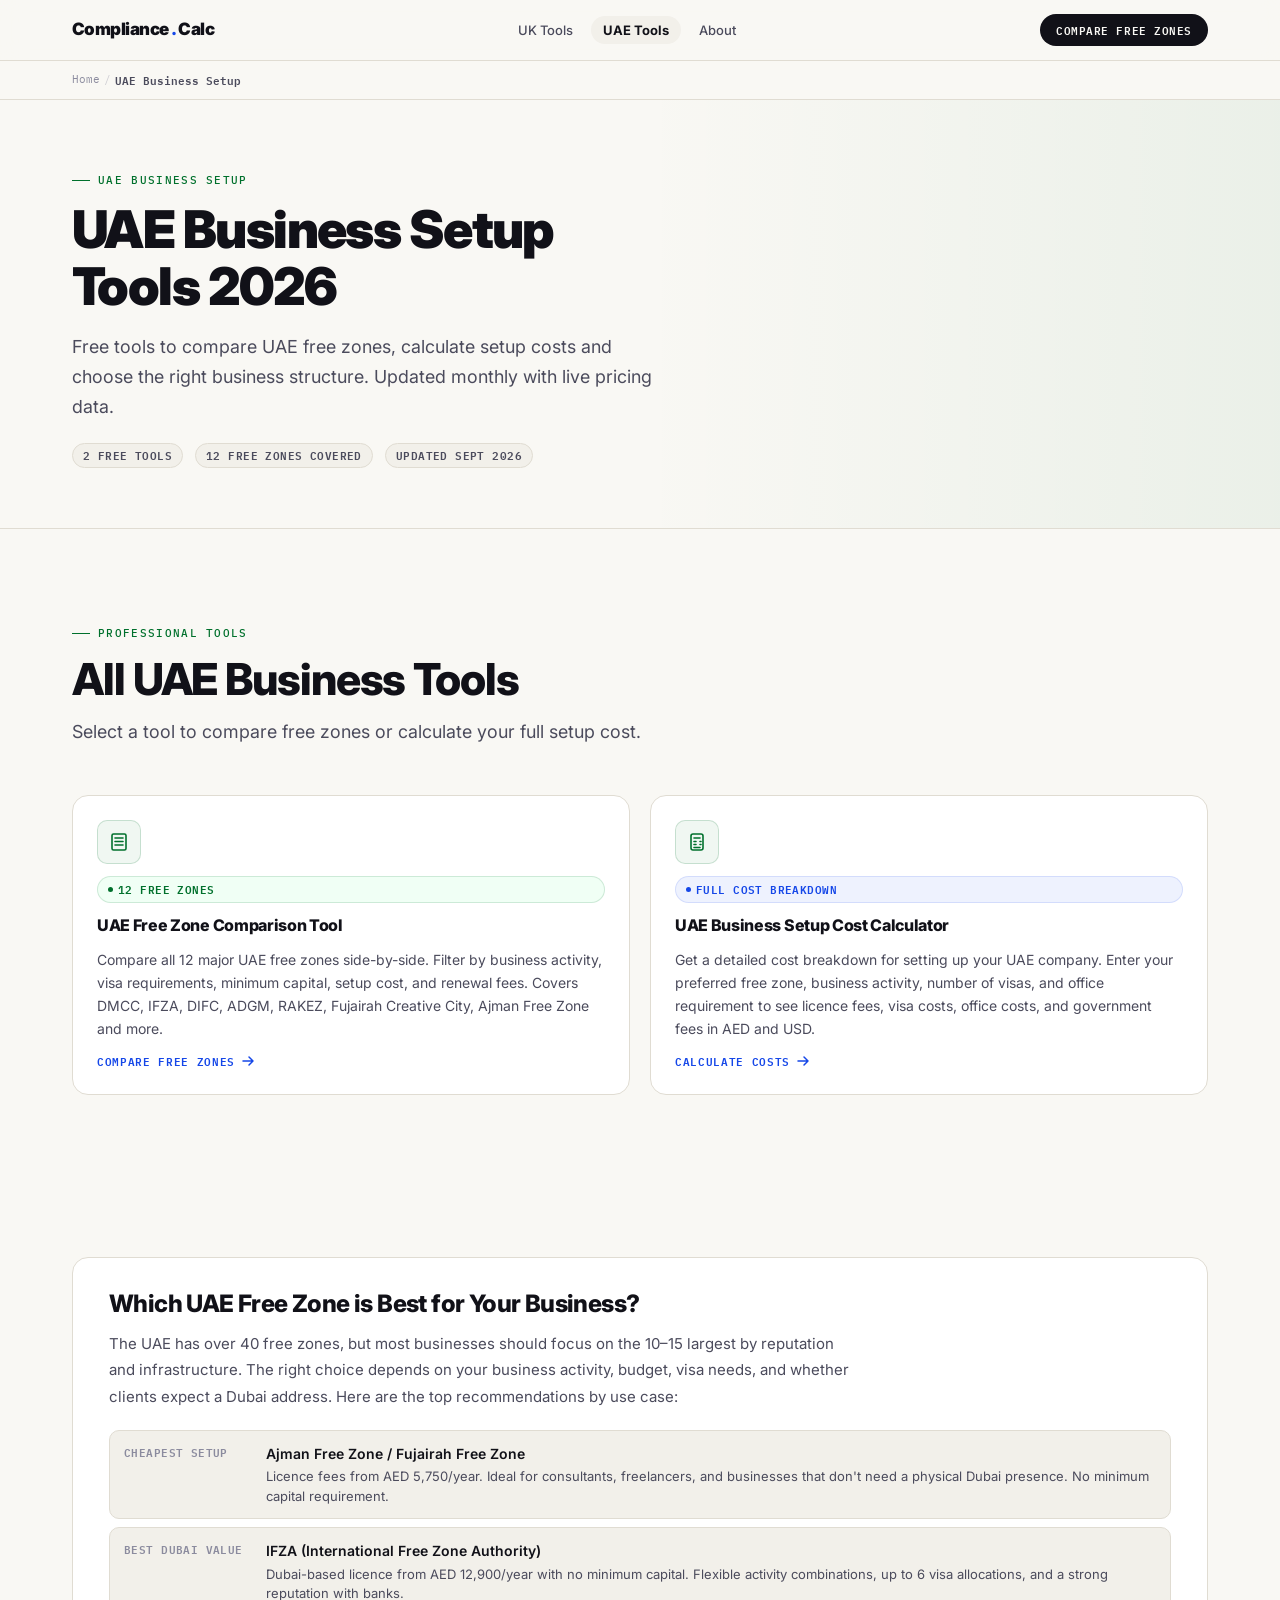
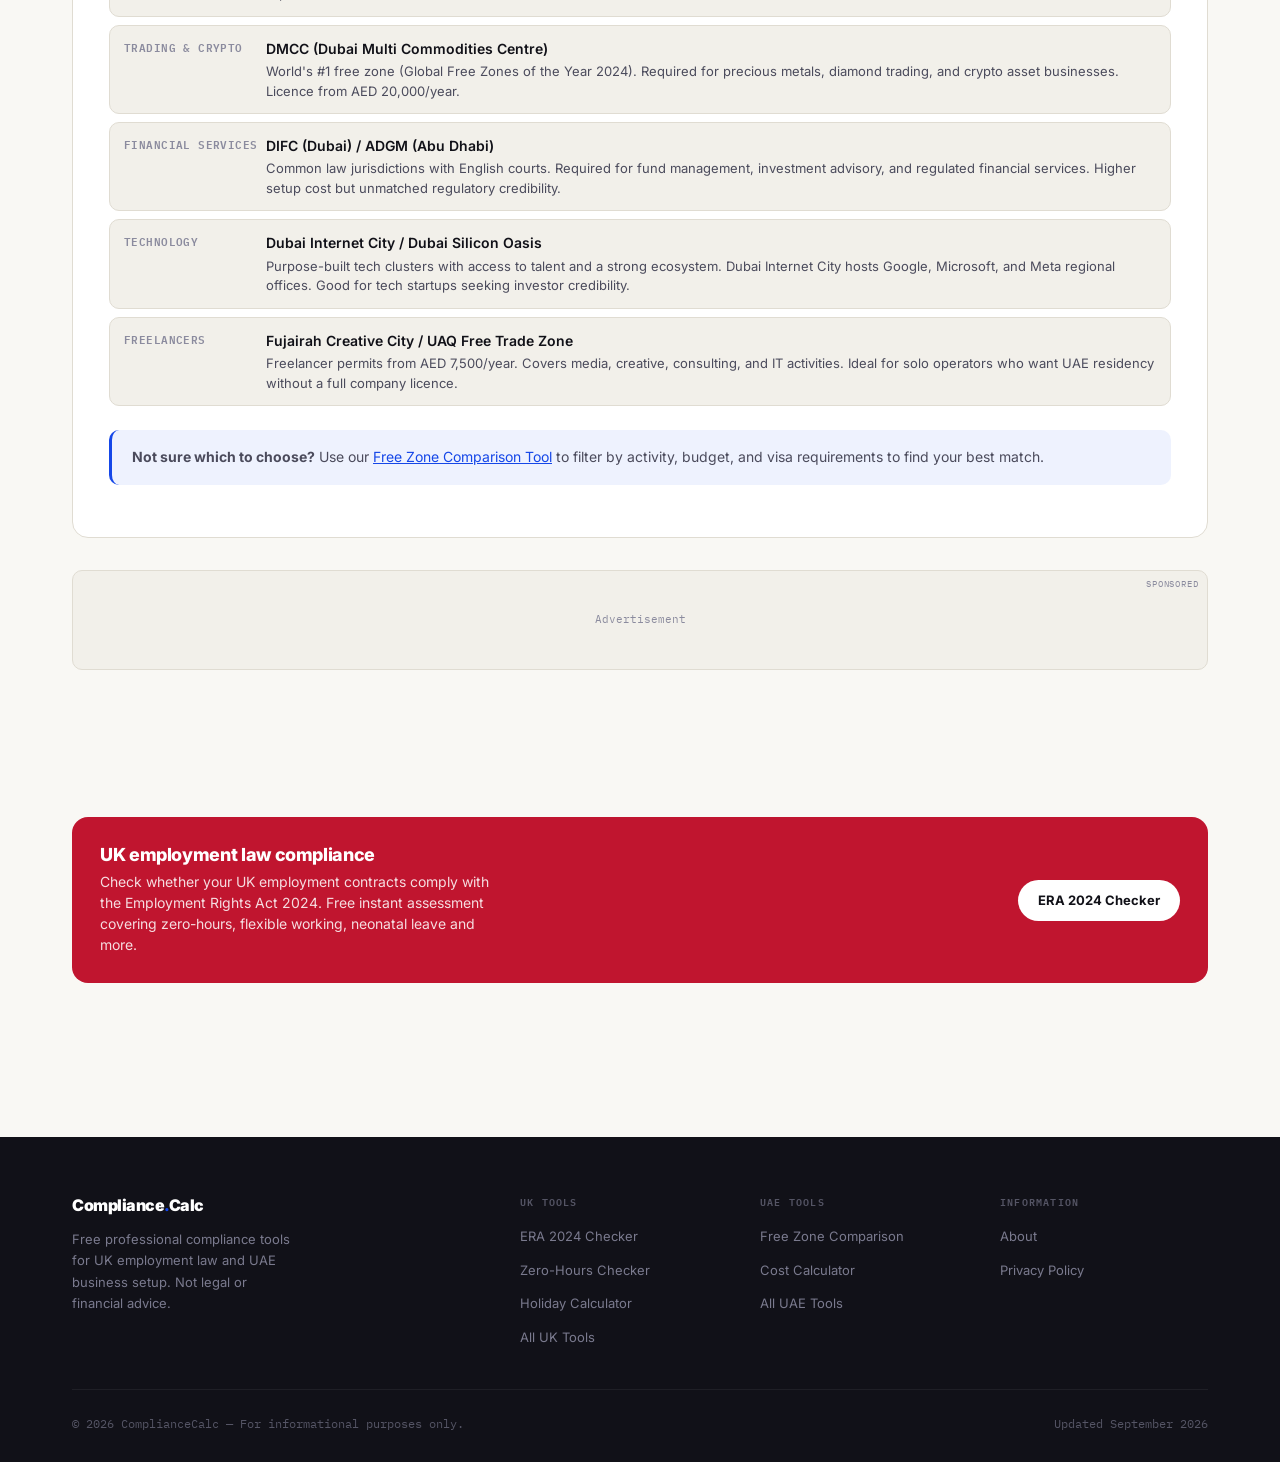
==== commit 4543cd41: "Redesign: premium homepage, SVG icons, date fixes, scroll nav - Full homepage rewrite: bold 76px her" ====
--- a/uae/index.html
+++ b/uae/index.html
@@ -3,7 +3,7 @@
 <head>
 <meta charset="UTF-8">
 <meta name="viewport" content="width=device-width,initial-scale=1">
-<title>UAE Business Setup Tools 2024 | Free Zone Comparison & Cost Calculator | ComplianceCalc</title>
+<title>UAE Business Setup Tools 2026 | Free Zone Comparison & Cost Calculator | ComplianceCalc</title>
 <meta name="description" content="Free UAE business setup tools. Compare 12 UAE free zones, calculate total setup costs, and choose the right business structure. Updated monthly with live pricing data.">
 <link rel="canonical" href="https://YOUR-DOMAIN.com/uae">
 <meta name="robots" content="index,follow">
@@ -25,7 +25,7 @@
 {
   "@context":"https://schema.org",
   "@type":"CollectionPage",
-  "name":"UAE Business Setup Tools 2024",
+  "name":"UAE Business Setup Tools 2026",
   "description":"Free tools to compare UAE free zones, calculate setup costs and choose the right business structure. Updated monthly with live pricing data.",
   "url":"https://YOUR-DOMAIN.com/uae",
   "inLanguage":"en",
@@ -79,7 +79,7 @@
   <div class="hub-hero">
     <div class="container hub-hero-content">
       <div class="t-eye uae" data-enter data-enter-delay="0">UAE Business Setup</div>
-      <h1 data-enter data-enter-delay="1">UAE Business Setup<br>Tools 2024</h1>
+      <h1 data-enter data-enter-delay="1">UAE Business Setup<br>Tools 2026</h1>
       <p class="lead" data-enter data-enter-delay="2">Free tools to compare UAE free zones, calculate setup costs and choose the right business structure. Updated monthly with live pricing data.</p>
       <div class="flex flex-wrap gap-12 mt-20" data-enter data-enter-delay="3">
         <span class="pill">2 free tools</span>
@@ -100,7 +100,9 @@
       <div class="section-grid section-grid-2">
 
         <a href="/uae/free-zone-comparison" class="tool-card" data-enter data-enter-delay="1">
-          <div class="tc-icon">🏢</div>
+          <div class="tc-icon tc-icon--uae">
+            <svg width="20" height="20" viewBox="0 0 20 20" fill="none" stroke="currentColor" stroke-width="1.6" stroke-linecap="round"><rect x="3" y="2" width="14" height="16" rx="1.5"/><path d="M6 6h8M6 9.5h8M6 13h8"/></svg>
+          </div>
           <span class="badge badge-uae"><span class="dot"></span>12 free zones</span>
           <div class="tc-title">UAE Free Zone Comparison Tool</div>
           <p class="tc-desc">Compare all 12 major UAE free zones side-by-side. Filter by business activity, visa requirements, minimum capital, setup cost, and renewal fees. Covers DMCC, IFZA, DIFC, ADGM, RAKEZ, Fujairah Creative City, Ajman Free Zone and more.</p>
@@ -108,7 +110,9 @@
         </a>
 
         <a href="/uae/business-setup-cost-calculator" class="tool-card" data-enter data-enter-delay="2">
-          <div class="tc-icon">🧮</div>
+          <div class="tc-icon tc-icon--uae">
+            <svg width="20" height="20" viewBox="0 0 20 20" fill="none" stroke="currentColor" stroke-width="1.6" stroke-linecap="round"><rect x="4" y="2" width="12" height="16" rx="2"/><path d="M7 6h6M7 9.5h2m4 0h1M7 12.5h2m4 0h1M7 15.5h6"/></svg>
+          </div>
           <span class="badge badge-blue"><span class="dot"></span>Full cost breakdown</span>
           <div class="tc-title">UAE Business Setup Cost Calculator</div>
           <p class="tc-desc">Get a detailed cost breakdown for setting up your UAE company. Enter your preferred free zone, business activity, number of visas, and office requirement to see licence fees, visa costs, office costs, and government fees in AED and USD.</p>
--- a/shared/styles.css
+++ b/shared/styles.css
@@ -154,9 +154,13 @@
 }
 .nav-cta:hover{background:var(--accent);transform:translateY(-1px)}
 .nav-mobile-toggle{display:none;padding:8px;color:var(--text)}
+.site-nav.scrolled{box-shadow:0 2px 20px rgba(17,17,24,.07);border-bottom-color:var(--border-dark)}
 @media(max-width:680px){
   .nav-links,.nav-cta{display:none}
   .nav-mobile-toggle{display:flex;align-items:center;justify-content:center}
+  .nav-links.nav-open{display:flex;flex-direction:column;position:absolute;top:60px;left:0;right:0;background:rgba(249,248,244,.98);border-bottom:1px solid var(--border);padding:12px var(--gutter);gap:2px;z-index:199;box-shadow:0 8px 24px rgba(17,17,24,.08)}
+  .nav-links.nav-open .nav-link{border-radius:var(--radius);padding:10px 14px}
+  .nav-cta.nav-open-cta{display:flex}
 }
 
 /* 6 ─ BREADCRUMB */
@@ -443,7 +447,18 @@
   transition:border-color .15s,box-shadow .15s,transform .1s;
 }
 .tool-card:hover{border-color:var(--accent);box-shadow:var(--shadow);transform:translateY(-2px)}
-.tc-icon{font-size:28px;line-height:1}
+/* Tool icon — SVG container replacing emoji */
+.tc-icon{
+  width:44px;height:44px;border-radius:10px;
+  display:flex;align-items:center;justify-content:center;
+  flex-shrink:0;border:1.5px solid;
+  transition:transform .15s;
+}
+.tool-card:hover .tc-icon{transform:scale(1.06)}
+.tc-icon--uk{background:rgba(192,21,47,.06);border-color:rgba(192,21,47,.18);color:var(--uk)}
+.tc-icon--uae{background:rgba(0,112,44,.06);border-color:rgba(0,112,44,.18);color:var(--uae)}
+.tc-icon--blue{background:var(--accent-dim);border-color:rgba(21,71,232,.18);color:var(--accent)}
+.tc-icon--neutral{background:var(--bg-muted);border-color:var(--border-dark);color:var(--text-2)}
 .tc-title{font-size:16px;font-weight:800;letter-spacing:-.02em;line-height:1.3;color:var(--text)}
 .tc-desc{font-size:14px;color:var(--text-2);line-height:1.65;flex:1}
 .tc-link{font-family:var(--mono);font-size:11px;font-weight:600;letter-spacing:.06em;text-transform:uppercase;color:var(--accent);margin-top:auto;display:flex;align-items:center;gap:6px}
